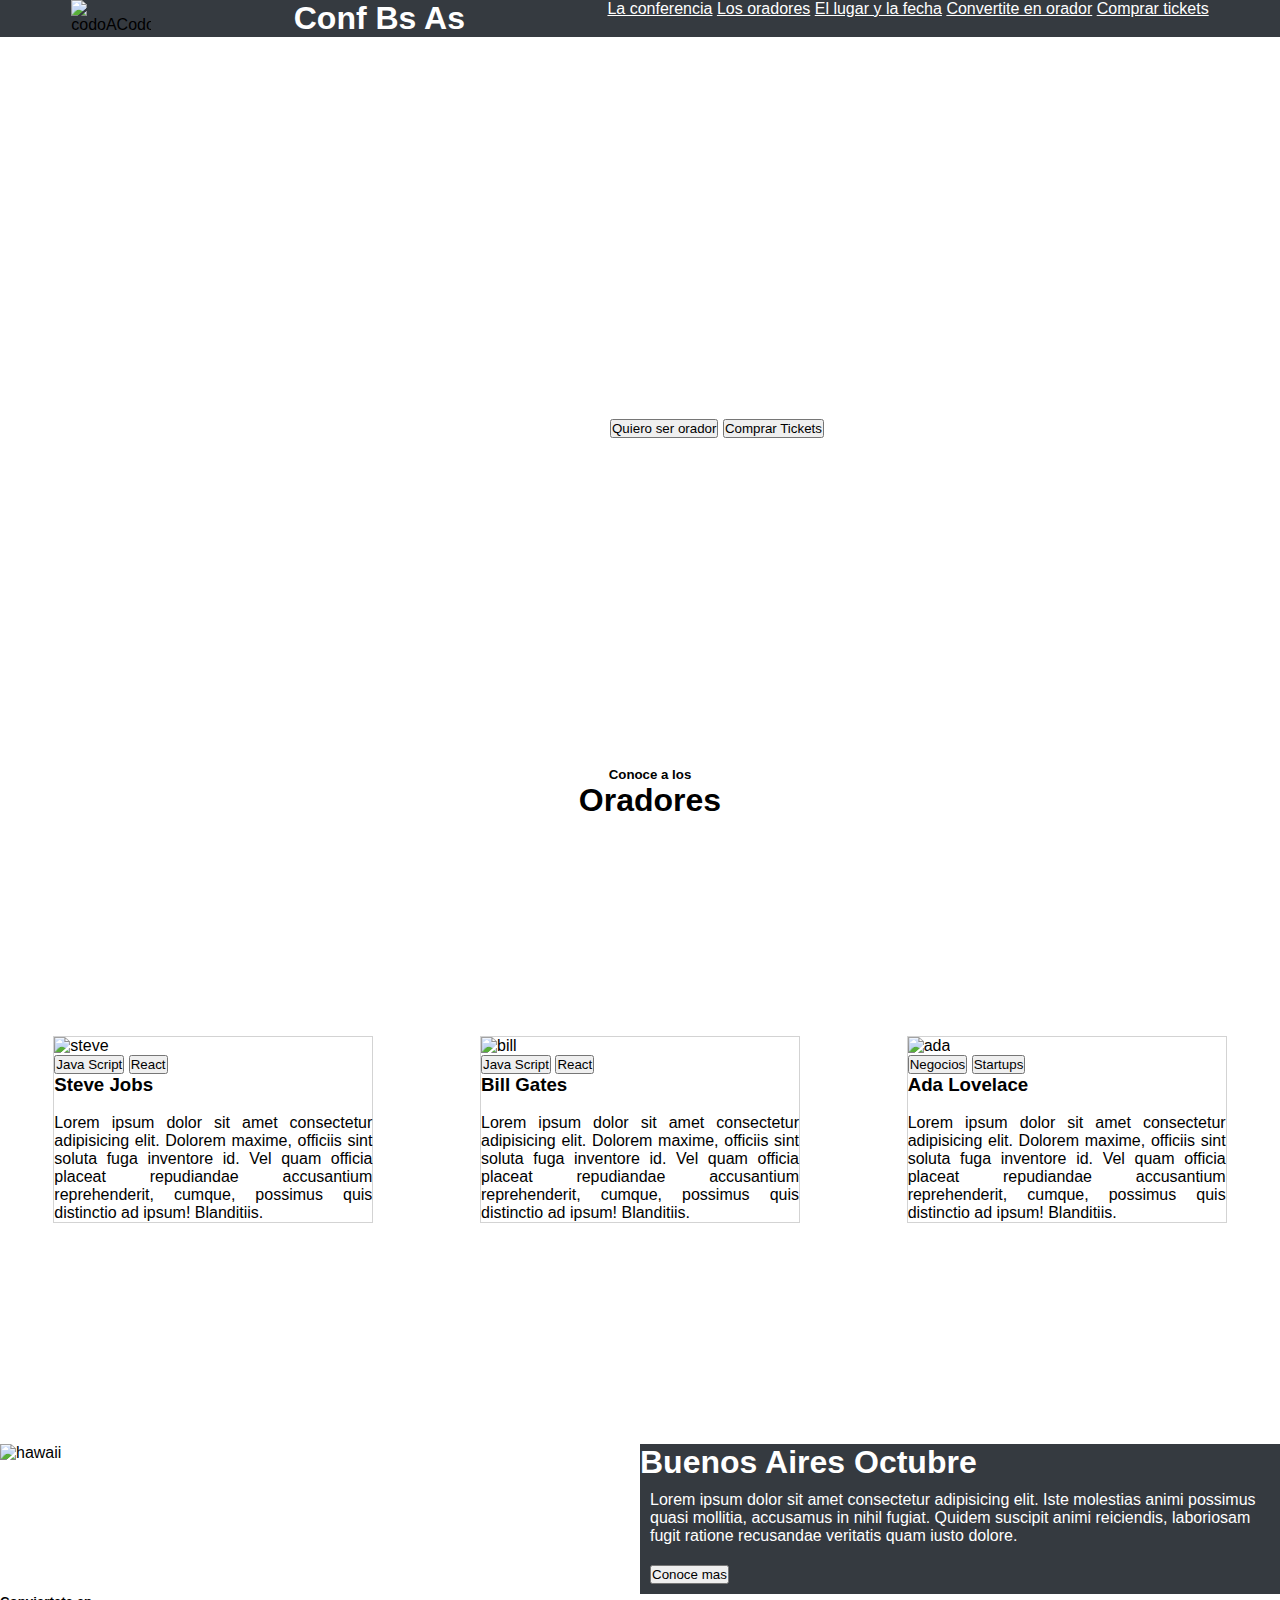
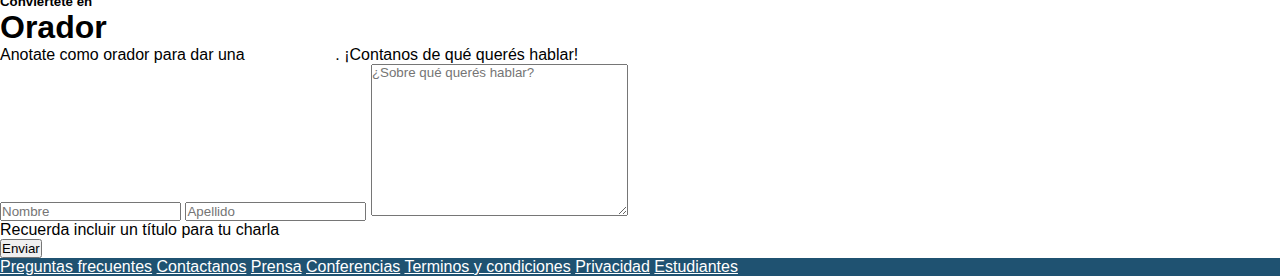
==== index.html @ a7ae09fa "Add files via upload" ====
<!DOCTYPE html>
<html lang="en">
<head>
    <meta charset="UTF-8">
    <meta name="viewport" content="width=device-width, initial-scale=1.0">
    <link rel="stylesheet" href="style.css">
    <title>Conf BsAs</title>
</head>
<body>
    <header>
        <img src="img/codoacodo.png" alt="codoACodo" id="logo">
        <h1>Conf Bs As </h1>

        <nav>
            <a href="">La conferencia</a>
            <a href="">Los oradores</a>
            <a href="">El lugar y la fecha</a>
            <a href="">Convertite en orador</a>
            <a href="">Comprar tickets</a>

        </nav>

    </header>


    <main>


        <section id="portada">
            
            
            <h2>Conf Bs As</h2>
            
            
            
            <div id="texto">
                <p id="textTexto">Lorem ipsum dolor sit amet consectetur adipisicing elit. Saepe, ex dolor mollitia ullam, qui error soluta dicta quis beatae aliquam sed inventore rerum. Inventore debitis sit ratione sed aliquid velit!</p>

                <button>Quiero ser orador</button>
                <button>Comprar Tickets</button>

            </div>



        </section>


        <section id="oradores">

            <div id="tituloOradores">
                <h5>Conoce a los</h5>
                <h1 class="h1negro">Oradores</h1>
            </div>  

            <div id="cajasOradores">

                <div class="oradorbox">
                    <div>
                        <img src="img/steve.jpg" alt="steve" class="imgOrador">

                        
                    </div>
                    
                    <div id="oradorDesc">
                        <button>Java Script</button>
                        <button>React</button> 

                        <h3>Steve Jobs</h3>
                        <br>
                        <p>Lorem ipsum dolor sit amet consectetur adipisicing elit. Dolorem maxime, officiis sint soluta fuga inventore id. Vel quam officia placeat repudiandae accusantium reprehenderit, cumque, possimus quis distinctio ad ipsum! Blanditiis.</p>

                    </div>

                </div>

                <div class="oradorbox">
                    <div>
                        <img src="img/bill.jpg" alt="bill" class="imgOrador">

                       
                    </div>
                    
                    <div id="oradorDesc">
                        <button>Java Script</button>
                        <button>React</button>

                        <h3>Bill Gates</h3>
                        <br>
                        <p>Lorem ipsum dolor sit amet consectetur adipisicing elit. Dolorem maxime, officiis sint soluta fuga inventore id. Vel quam officia placeat repudiandae accusantium reprehenderit, cumque, possimus quis distinctio ad ipsum! Blanditiis.</p>
                        
                    </div>

                </div>

                <div class="oradorbox">
                    <div>
                        <img src="img/ada.jpeg" alt="ada" class="imgOrador">

                    </div>
                    
                    <div id="oradorDesc">
                        
                        <button>Negocios</button>
                        <button>Startups</button>
                        <br>
                        <h3>Ada Lovelace</h3>
                        <br>
                        <p>Lorem ipsum dolor sit amet consectetur adipisicing elit. Dolorem maxime, officiis sint soluta fuga inventore id. Vel quam officia placeat repudiandae accusantium reprehenderit, cumque, possimus quis distinctio ad ipsum! Blanditiis.</p>
                        
                    </div>

                </div>
            </div>    


        </section>


        <section id="paisajes">

            <div id="imgPaisaje">
                <img src="img/honolulu.jpg" alt="hawaii" id="honolulu">
            </div>

            <div id="descripcionPaisaje">
                <h1>Buenos Aires Octubre</h1>

                <p>Lorem ipsum dolor sit amet consectetur adipisicing elit. Iste molestias animi possimus quasi mollitia, accusamus in nihil fugiat. Quidem suscipit animi reiciendis, laboriosam fugit ratione recusandae veritatis quam iusto dolore.</p>

                <button id="conoceMas">Conoce mas</button>
            </div>


        </section>


        <section id="contacto">
            <div>
                <h5>Conviertete en </h5>
                <h1 class="h1negro">Orador</h1>
                <p>Anotate como orador para dar una <a href="">charla ignite</a>. ¡Contanos de qué querés hablar! </p>
            </div>

            <div id="formulario">
                <form action="">
                    <input type="text" name="nombre" id="nombre" placeholder="Nombre">
                    <input type="text" name="apellido" id="apellido" placeholder="Apellido">
                    <textarea name="" id="" cols="30" rows="10" placeholder="¿Sobre qué querés hablar?"></textarea>

                    <p>Recuerda incluir un título para tu charla</p>
                    <button type="submit">Enviar</button>

                </form>

            </div>




        </section>


    </main>


    <footer>

        <a href="">Preguntas frecuentes</a>
        <a href="">Contactanos</a>
        <a href="">Prensa</a>
        <a href="">Conferencias</a>
        <a href="">Terminos y condiciones</a>
        <a href="">Privacidad</a>
        <a href="">Estudiantes</a>

    </footer>
</body>
</html>
---- style.css ----
*{
    margin: 0;
    padding: 0;
    box-sizing: border-box;
    font-family: Arial, Helvetica, sans-serif;
}

header{

    background-color: #353A40;
    display: flex;
    justify-content: space-around;
}

#portada{

    background-image: url(img/hawaii.jpg);
    background-size:  cover;
    background-repeat: no-repeat;
    height: 700px;
    width: 100%;
    display: flex;
    flex-wrap: wrap;
    flex-direction: column;
    align-content: flex-end;
    justify-content: center;
}


#texto{

    display: inline-block;
    width: 50%;
    margin: 30px;
    padding: auto;

}

h2{
    color: white;
}

#textTexto{
    color: white;
}


#descripcion{

    background-color: #353A40;
}


footer{
    background-color: #1F5271;
}


h1{
    color: white;


}


.h1negro{

    color: black;
}

a{
    color: white;
}

#logo{

    height: auto;
    width: 5rem;
}

#oradores{
    margin-top: 20px;
}

#tituloOradores{
    width: 100%;
    display: inline-block;
    text-align: center;
    margin: 10px;
}

#cajasOradores{
    display: flex;
    flex-wrap: nowrap;
    flex-direction: row;
    align-items: center;
    justify-content: space-around; 
    width: 100%;
    height: 600px;
    
    
}



.oradorbox{
    width: 25%;
    align-items: center;
    border: 1px;
    border-color: lightgray;
    border-style: solid;

}

.imgOrador{

    width: 100%;
    height: auto;
    align-items: center;

}

#oradorDesc{
    text-align: justify;
}

#paisajes{
    display: flex;
    flex-wrap: wrap;
    flex-direction: row;
    width: 100%;
    margin-top: 15px;
}

#imgPaisaje{
    width: 50%;
}

#honolulu{
    width: 100%
}

#descripcionPaisaje{
    width: 50%;
    background-color: #353A40;
}

#descripcionPaisaje p{
    color: white;
    margin: 10px;

}

#conoceMas{
    margin: 10px;
}
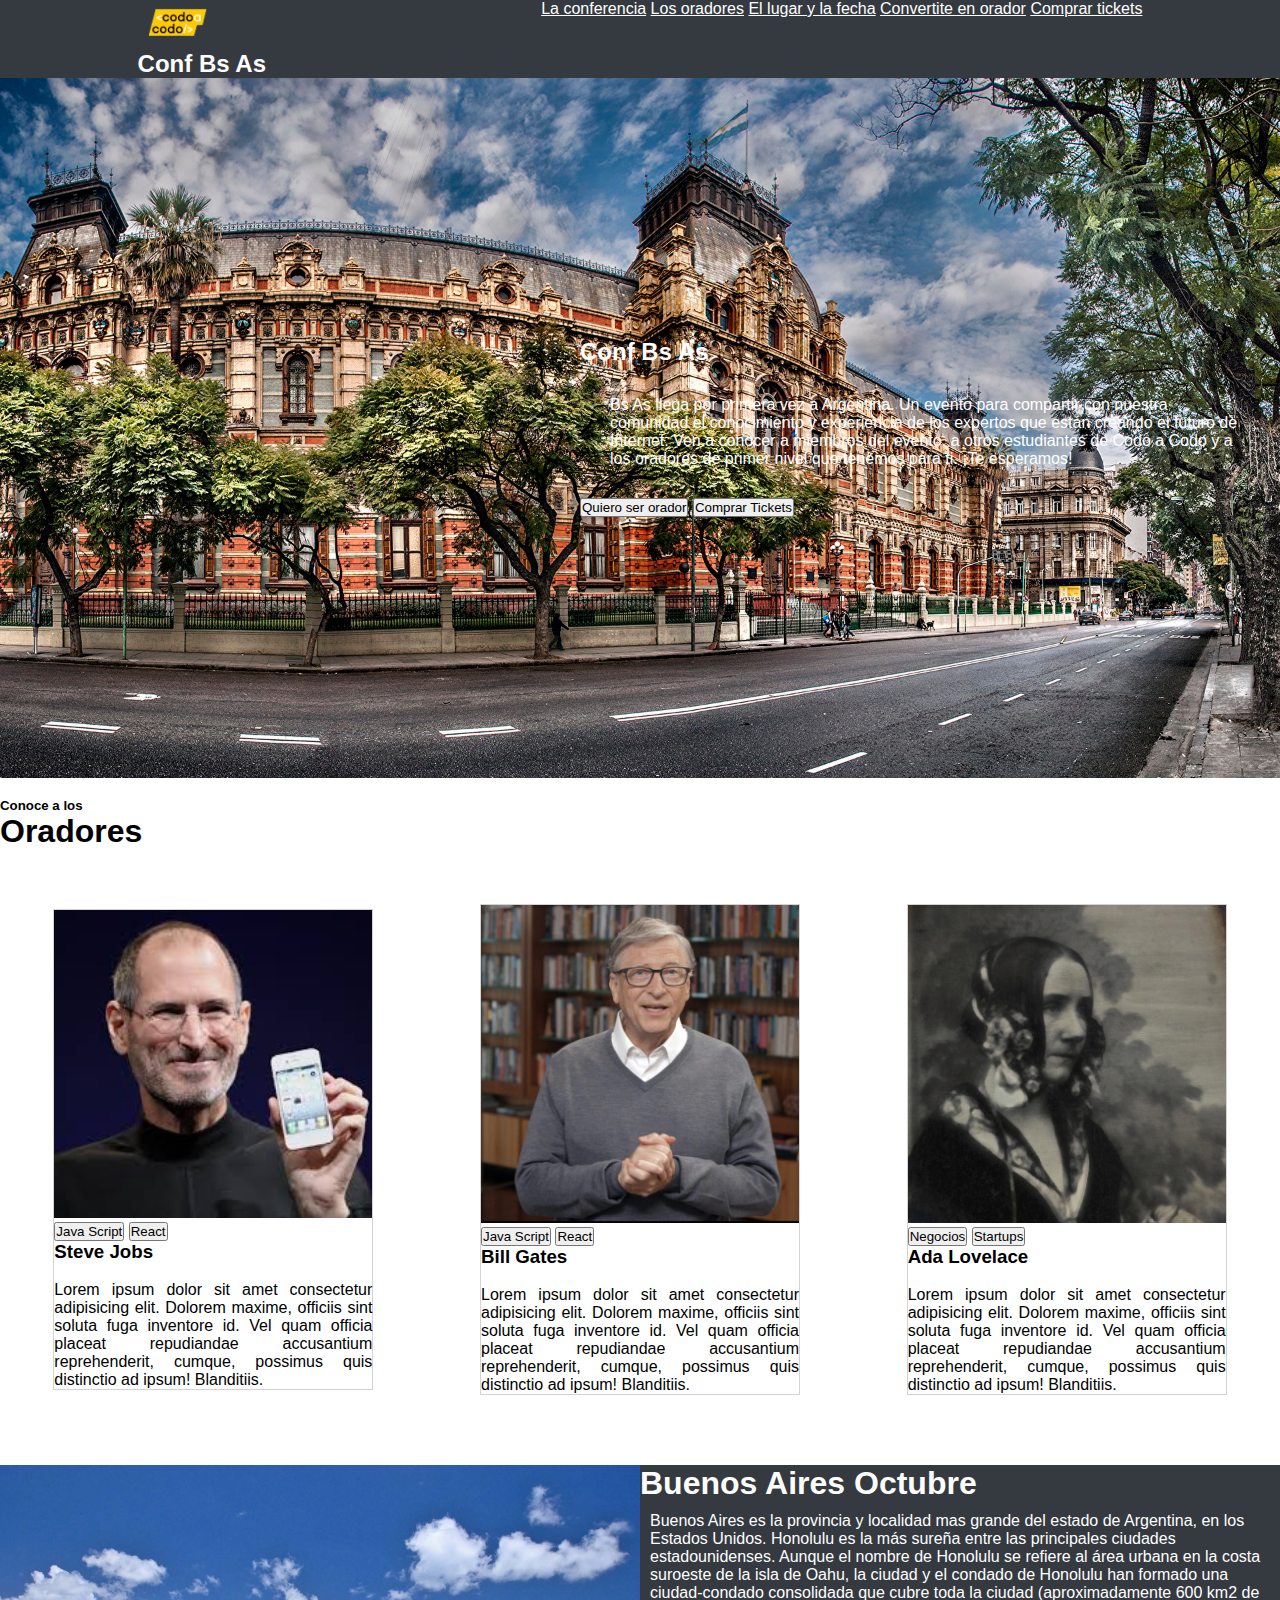
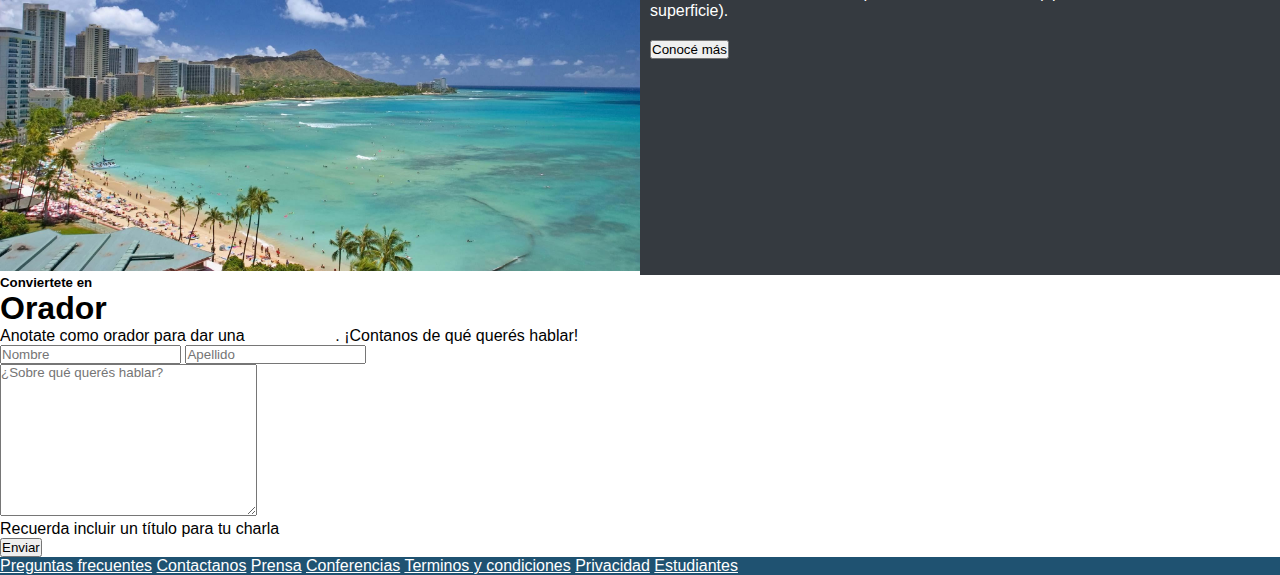
==== commit fcf989dd: "Add files via upload" ====
--- a/index.html
+++ b/index.html
@@ -8,8 +8,11 @@
 </head>
 <body>
     <header>
-        <img src="img/codoacodo.png" alt="codoACodo" id="logo">
-        <h1>Conf Bs As </h1>
+        <div id="tituloPagina">
+            <img src="img/codoacodo.png" alt="codoACodo" id="logo">
+
+            <h2>Conf Bs As </h2>
+        </div>
 
         <nav>
             <a href="">La conferencia</a>
@@ -34,11 +37,18 @@
             
             
             <div id="texto">
-                <p id="textTexto">Lorem ipsum dolor sit amet consectetur adipisicing elit. Saepe, ex dolor mollitia ullam, qui error soluta dicta quis beatae aliquam sed inventore rerum. Inventore debitis sit ratione sed aliquid velit!</p>
-
-                <button>Quiero ser orador</button>
-                <button>Comprar Tickets</button>
-
+                <p id="textTexto">Bs As llega por primera vez a Argentina. Un evento
+                    para compartir con nuestra comunidad el conocimiento y experiencia
+                    de los expertos que están creando el futuro de Internet. Ven a conocer
+                    a miembros del evento, a otros estudiantes de Codo a Codo y a los oradores
+                    de primer nivel que tenemos para ti. ¡Te esperamos!
+                </p>
+
+            </div>
+
+            <div id="botonesPortada">
+                <button class="botonPortada"  id="boton1">Quiero ser orador</button>
+                <button  class="botonPortada" id="boton2">Comprar Tickets</button>
             </div>
 
 
@@ -48,7 +58,7 @@
 
         <section id="oradores">
 
-            <div id="tituloOradores">
+            <div class="tituloOradores">
                 <h5>Conoce a los</h5>
                 <h1 class="h1negro">Oradores</h1>
             </div>  
@@ -63,8 +73,8 @@
                     </div>
                     
                     <div id="oradorDesc">
-                        <button>Java Script</button>
-                        <button>React</button> 
+                        <button class="javaSButton">Java Script</button>
+                        <button class="reactButton">React</button> 
 
                         <h3>Steve Jobs</h3>
                         <br>
@@ -82,8 +92,8 @@
                     </div>
                     
                     <div id="oradorDesc">
-                        <button>Java Script</button>
-                        <button>React</button>
+                        <button class="javaSButton">Java Script</button>
+                        <button class="reactButton">React</button>
 
                         <h3>Bill Gates</h3>
                         <br>
@@ -101,8 +111,8 @@
                     
                     <div id="oradorDesc">
                         
-                        <button>Negocios</button>
-                        <button>Startups</button>
+                        <button id="negocio">Negocios</button>
+                        <button id="startup">Startups</button>
                         <br>
                         <h3>Ada Lovelace</h3>
                         <br>
@@ -126,9 +136,15 @@
             <div id="descripcionPaisaje">
                 <h1>Buenos Aires Octubre</h1>
 
-                <p>Lorem ipsum dolor sit amet consectetur adipisicing elit. Iste molestias animi possimus quasi mollitia, accusamus in nihil fugiat. Quidem suscipit animi reiciendis, laboriosam fugit ratione recusandae veritatis quam iusto dolore.</p>
-
-                <button id="conoceMas">Conoce mas</button>
+                <p>Buenos Aires es la provincia y localidad mas grande del estado de Argentina, en 
+                    los Estados Unidos. Honolulu es la más sureña entre las principales ciudades
+                    estadounidenses. Aunque el nombre de Honolulu se refiere al área urbana en 
+                    la costa suroeste de la isla de Oahu, la ciudad y el condado de Honolulu han
+                    formado una ciudad-condado consolidada que cubre toda la ciudad (aproximadamente
+                    600 km2 de superficie).
+                </p>
+
+                <button id="conoceMas">Conocé más</button>
             </div>
 
 
@@ -137,21 +153,28 @@
 
         <section id="contacto">
             <div>
-                <h5>Conviertete en </h5>
-                <h1 class="h1negro">Orador</h1>
-                <p>Anotate como orador para dar una <a href="">charla ignite</a>. ¡Contanos de qué querés hablar! </p>
-            </div>
+                <h5 class="tituloOradores">Conviertete en </h5>
+                <h1 class="h1negro tituloOradores">Orador</h1>
+                
+            </div>
+
 
             <div id="formulario">
+                
+
+                <p id="anotate">Anotate como orador para dar una <a href="" id="charla">charla ignite</a>. ¡Contanos de qué querés hablar! </p>
+                
                 <form action="">
                     <input type="text" name="nombre" id="nombre" placeholder="Nombre">
                     <input type="text" name="apellido" id="apellido" placeholder="Apellido">
-                    <textarea name="" id="" cols="30" rows="10" placeholder="¿Sobre qué querés hablar?"></textarea>
-
-                    <p>Recuerda incluir un título para tu charla</p>
-                    <button type="submit">Enviar</button>
+                    
 
                 </form>
+
+                <textarea name="" id="" cols="30" rows="10" placeholder="¿Sobre qué querés hablar?"></textarea>
+
+                <p id="recuerda">Recuerda incluir un título para tu charla</p>
+                <button type="submit" id="botonform">Enviar</button>
 
             </div>
 
--- a/style.css
+++ b/style.css
@@ -153,4 +153,46 @@
 
 #conoceMas{
     margin: 10px;
+}
+
+
+
+
+@media  (max-width: 750px) {
+
+    #cajasOradores{
+        display: flex;
+        flex-wrap: wrap;
+        flex-direction: column;
+        align-items: center;
+        justify-content: center; 
+        width: 100%;
+        height: auto;
+    }
+
+    .oradorbox{
+        width: 50%;
+        align-items: center;
+        border: 1px;
+        border-color: lightgray;
+        border-style: solid;
+    
+    }
+    
+    #paisajes{
+        display: flex;
+        flex-wrap: wrap;
+        flex-direction: column;
+        width: 100%;
+        margin-top: 15px;
+    }
+
+    #imgPaisaje{
+        width: 100%;
+    }
+
+    #descripcionPaisaje{
+        width: 100%;
+        background-color: #353A40;
+    }
 }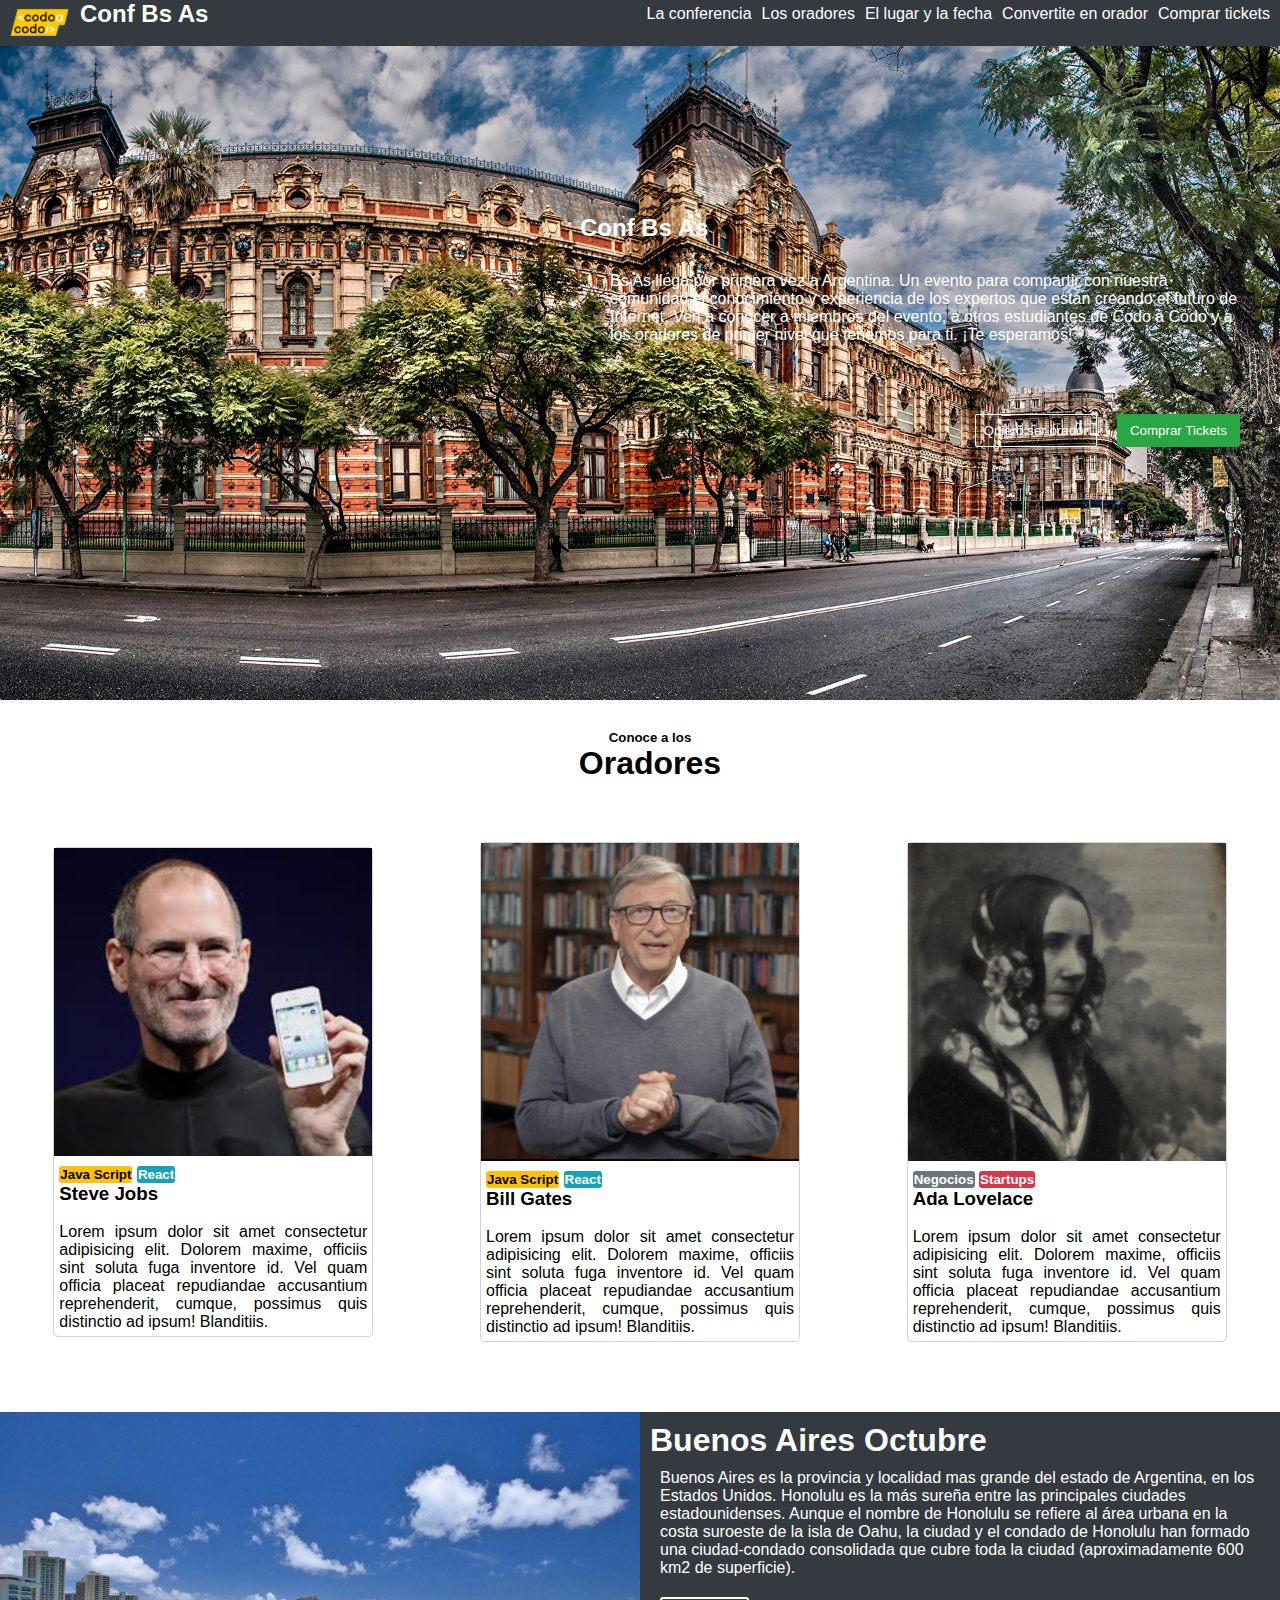
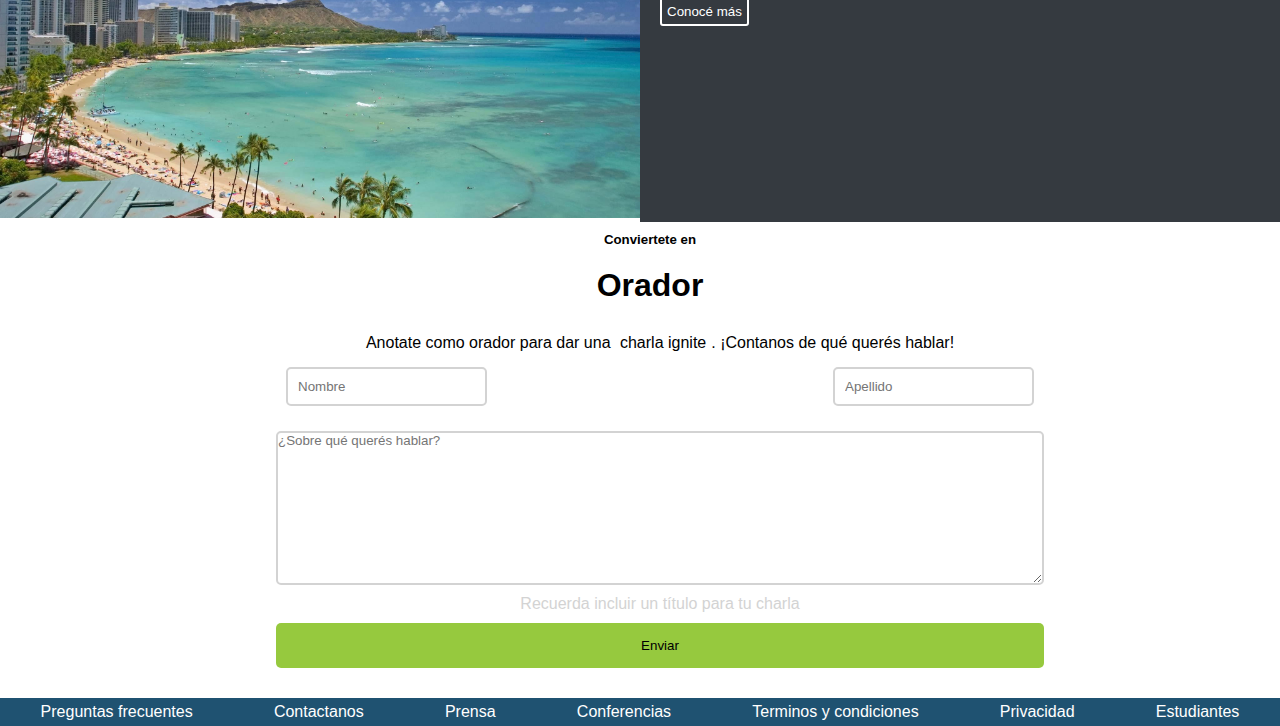
==== commit f2a98c47: "Add files via upload" ====
--- a/index.html
+++ b/index.html
@@ -15,11 +15,11 @@
         </div>
 
         <nav>
-            <a href="">La conferencia</a>
+            <a href="index.html">La conferencia</a>
             <a href="">Los oradores</a>
             <a href="">El lugar y la fecha</a>
             <a href="">Convertite en orador</a>
-            <a href="">Comprar tickets</a>
+            <a href="compra.html">Comprar tickets</a>
 
         </nav>
 
@@ -48,7 +48,7 @@
 
             <div id="botonesPortada">
                 <button class="botonPortada"  id="boton1">Quiero ser orador</button>
-                <button  class="botonPortada" id="boton2">Comprar Tickets</button>
+                <button  class="botonPortada" id="boton2"><a href="compra.html">Comprar Tickets</a> </button>
             </div>
 
 
--- a/style.css
+++ b/style.css
@@ -9,7 +9,29 @@
 
     background-color: #353A40;
     display: flex;
-    justify-content: space-around;
+    justify-content: space-between;
+    flex-wrap: wrap;
+    position: fixed;
+    width: 100%;
+}
+
+#tituloPagina{
+    
+    display: flex;
+    flex-direction: row;
+}
+
+nav{
+    display: flex;
+    align-content: flex-end;
+    justify-content: space-evenly;
+    margin-right: 5px;
+}
+
+a{
+    text-decoration: none;
+    margin: 5px;
+    color: white;
 }
 
 #portada{
@@ -24,18 +46,51 @@
     flex-direction: column;
     align-content: flex-end;
     justify-content: center;
+
 }
 
 
 #texto{
-
-    display: inline-block;
+    
+    display: inline;
     width: 50%;
     margin: 30px;
     padding: auto;
 
 }
 
+#botonesPortada{
+    display: flex;
+    align-content: flex-end;
+    justify-content: right;
+    width: 50%;
+    margin: 30px;
+    padding: auto;
+
+}
+
+.botonPortada{
+    margin: 10px;
+    padding: 8px;
+
+}
+
+#boton1{
+    background: none;
+    color: white;
+    border: 1px;
+    border-style: solid;
+    border-radius: 2px;
+
+}
+
+#boton2{
+    background: #29A744;
+    color: white;
+    border: none;
+    border-radius: 2px;
+}
+
 h2{
     color: white;
 }
@@ -53,6 +108,12 @@
 
 footer{
     background-color: #1F5271;
+    width: 100%;
+    display: flex;
+    justify-content: space-around;
+    
+    
+
 }
 
 
@@ -68,9 +129,7 @@
     color: black;
 }
 
-a{
-    color: white;
-}
+
 
 #logo{
 
@@ -80,9 +139,10 @@
 
 #oradores{
     margin-top: 20px;
-}
-
-#tituloOradores{
+    margin-bottom: 20px;
+}
+
+.tituloOradores{
     width: 100%;
     display: inline-block;
     text-align: center;
@@ -109,6 +169,7 @@
     border: 1px;
     border-color: lightgray;
     border-style: solid;
+    border-radius: 5px;
 
 }
 
@@ -122,6 +183,7 @@
 
 #oradorDesc{
     text-align: justify;
+    margin: 5px;
 }
 
 #paisajes{
@@ -134,15 +196,20 @@
 
 #imgPaisaje{
     width: 50%;
+    
+
 }
 
 #honolulu{
-    width: 100%
+    width: 100%;
+    
 }
 
 #descripcionPaisaje{
     width: 50%;
     background-color: #353A40;
+    padding: 10px;
+    
 }
 
 #descripcionPaisaje p{
@@ -152,8 +219,242 @@
 }
 
 #conoceMas{
-    margin: 10px;
-}
+    color: white;
+    margin: 10px;
+    padding: 5px;
+    background-color: #353A40 ;
+    border: 2px;
+    border-style: solid;
+    border-color: white;
+    border-radius: 3px;
+}
+
+.javaSButton{
+    background-color: #FEC107;
+    border: none;
+    border-radius: 3px;
+    padding: 1px;
+    font-weight: bold;
+}
+
+.reactButton{
+    background-color:#16A3B7;
+    border: none;
+    border-radius: 3px;
+    padding: 1px;
+    font-weight: bold;
+    color: white;
+}
+
+#negocio{
+    background-color:#6C757C;
+    border: none;
+    border-radius: 3px;
+    padding: 1px;
+    font-weight: bold;
+    color: white;
+}
+
+#startup{
+    background-color:#DB3646;
+    border: none;
+    border-radius: 3px;
+    padding: 1px;
+    font-weight: bold;
+    color: white;
+
+}
+
+#desContacto{
+    display: block;
+    align-items: center;
+}
+#charla{
+    color: black;
+    text-decoration: dotted;
+}
+
+#anotate{
+    color: black;
+}
+
+#formulario{
+    display: flex;
+    align-items: center;
+    justify-content: center;
+    flex-direction: column;
+    width: 100%;
+    height: auto;
+    margin: 20px;
+
+}
+form{
+    display: flex;
+    justify-content: space-between;
+    flex-direction: row;
+    width: 60%;
+    margin: 5px;
+    
+}
+
+textarea{
+    width: 60%;
+    border: 2px solid lightgrey;
+    border-radius: 5px;
+    margin: 10px;
+
+}
+
+input{
+    margin: 10px;
+   
+    padding: 10px;
+    border: 2px solid lightgray;
+    border-radius: 5px
+
+
+}
+
+#recuerda{
+    color: lightgray;
+}
+
+#botonform{
+    width: 60%;
+    padding: 15px;
+    border-radius: 5px;
+    background-color:#96C93E;
+    border: none;
+    margin: 10px;
+}
+
+/* página compra */
+
+#descuentos{
+    margin-top: 20px;
+    margin-bottom: 20px;
+    display: flex;
+    flex-wrap: nowrap;
+    flex-direction: row;
+    align-items: center;
+    justify-content: center; 
+    width: 100%;
+    height: 600px;
+}
+
+.cajaDesc{
+    width: 25%;
+    display: block;
+    align-items: center;
+    margin: 5px;
+    padding: 15px;
+    text-align: center;
+    justify-content: space-between;
+    
+    
+    
+}
+
+#estudiante{
+    border: 1px;
+    border-color: blue;
+    border-style: solid;
+    border-radius: 5px;
+}
+
+#trainee{
+    border: 1px;
+    border-color: green;
+    border-style: solid;
+    border-radius: 5px;
+}
+
+#junior{
+    border: 1px;
+    border-color: yellow;
+    border-style: solid;
+    border-radius: 5px;
+}
+
+.porcjDesc{
+    font-size: large;
+    font-weight: bold;
+    
+}
+
+#formularioCompra{
+    margin-top: 20px;
+    margin-bottom: 20px;
+    display: flex;
+    flex-wrap: nowrap;
+    flex-direction: row;
+    align-items: center;
+    justify-content: center; 
+    width: 100%;
+    height: 600px;
+   
+}
+
+#tituloDesc{
+    display: flex;
+    flex-direction: column;
+    align-items: center;
+}
+#formCompra{
+    display: flex;
+    justify-content: space-between;
+    align-items: center;
+    flex-direction: column;
+    width: 100%;
+    margin: 5px;
+    padding: 0;
+    
+}
+
+#datos{
+    display: flex;
+    justify-content: space-between;
+    align-items: center;
+    flex-direction: column;
+    width: 90%;
+    margin: 5px; 
+}
+
+#apeNom{
+    width: 100%;
+    display: flex;
+    justify-content: space-between;
+    
+    flex-direction: row;
+
+}
+.apeNomImp{
+    width: 50%;
+}
+#mail{
+    display: flex;
+    justify-content: space-between;
+    align-items: center;
+    flex-direction: column;
+    width: 100%;
+    margin: 5px;
+}
+
+
+
+
+#tituloDesc{
+    display: block;
+    text-align: center;
+    
+}
+#h1Compra{
+    color: black;
+}
+
+
+
+
 
 
 
@@ -189,10 +490,12 @@
 
     #imgPaisaje{
         width: 100%;
+        
     }
 
     #descripcionPaisaje{
         width: 100%;
         background-color: #353A40;
+        
     }
 }